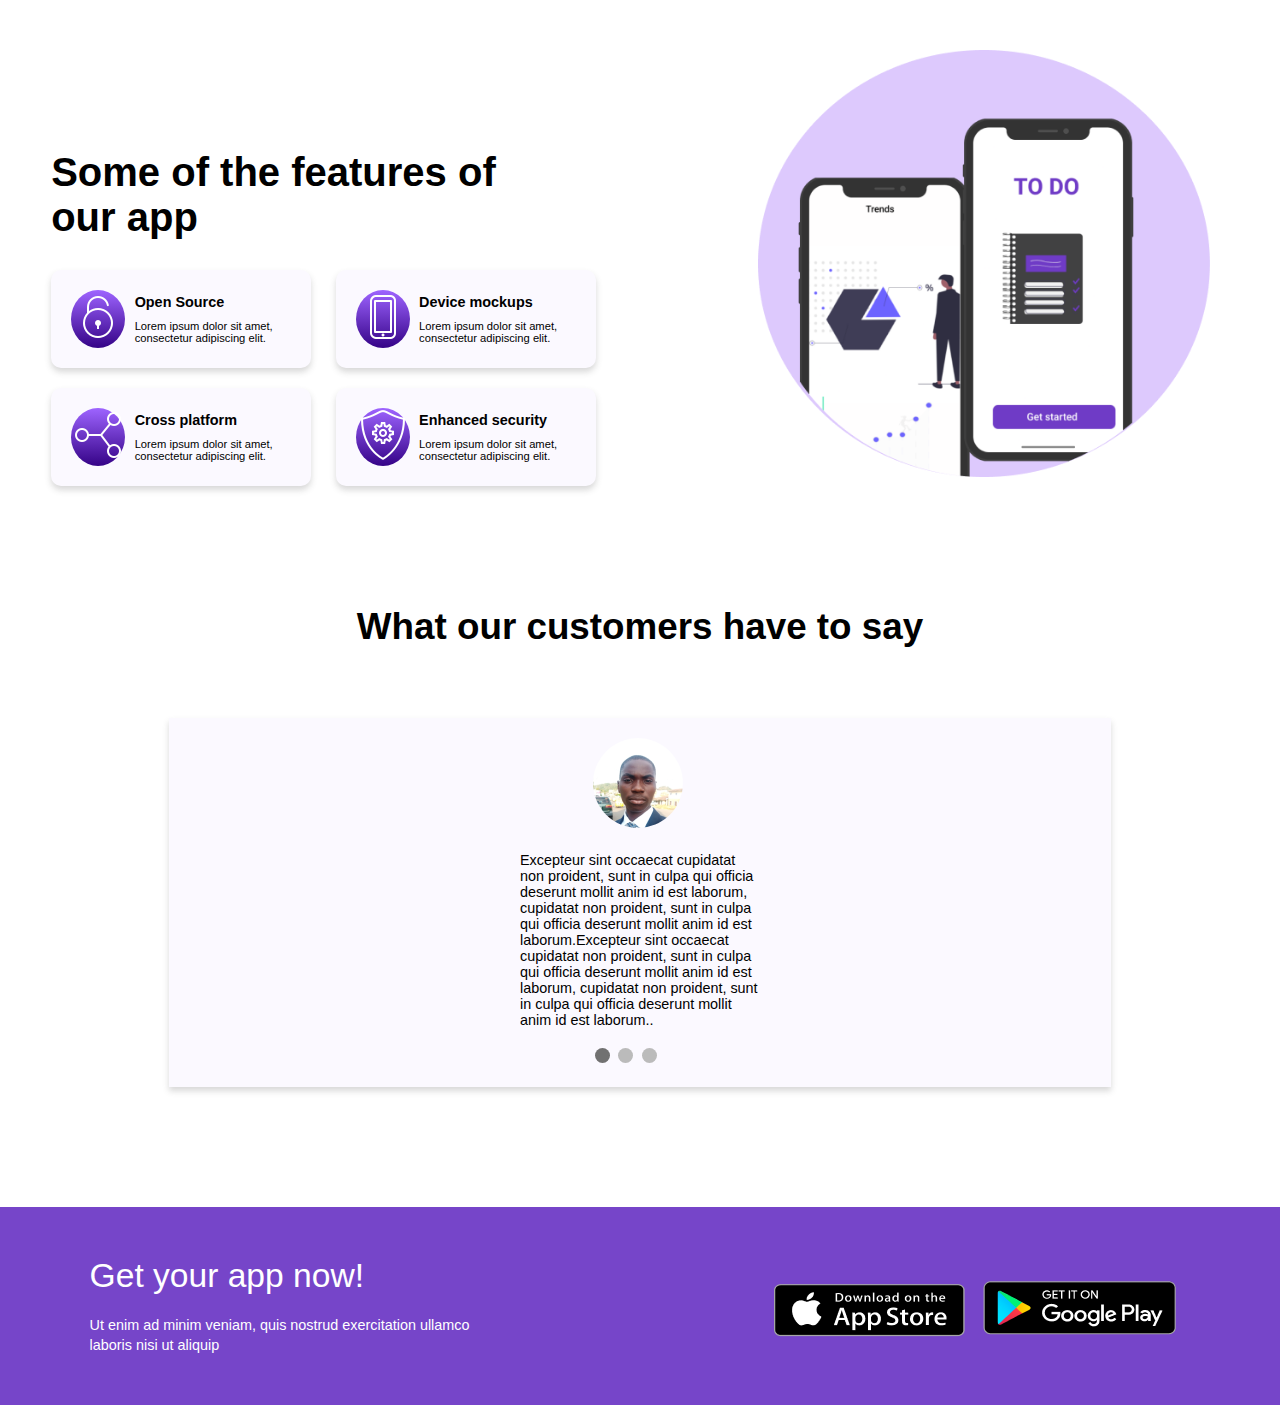
==== features.html @ 7717d768 "Add files via upload" ====
<!DOCTYPE html>
<html lang="en">
<head>
  <meta charset="UTF-8">
  <meta name="viewport" content="width=device-width, initial-scale=1.0"> <!-- displays site properly based on user's device -->
  <link rel="stylesheet" href="css/styles.css" type="text/css"/>
  <title>Zuri App | Features</title>

</head>
<body>
	<!--Feature Section-->
	<section id="feature">
		<div class="container">
			<div class="section-left">
				<h3>Some of the features of our app</h3>
			</div>
			<div class="section-right">
				<img src="./features_images/modal.png" class="img-resonsive" alt="modal"/>
			</div>
		</div>
		<div class="img-section">
			<div class="item">		
				<div class="icon"><img src="./features_images/icon1.png"/></div>
				<div class="icon-info">
					<h3>Open Source</h3>
					<p>Lorem ipsum dolor sit amet, consectetur adipiscing elit.</p>
				</div>
			</div>
			<div class="item">		
				<div class="icon"><img src="./features_images/icon2.png"/></div>
				<div class="icon-info">
					<h3>Device mockups</h3>
					<p>Lorem ipsum dolor sit amet, consectetur adipiscing elit.</p>
				</div>
			</div>
			<div class="item2">		
				<div class="icon"><img src="./features_images/icon3.png"/></div>
				<div class="icon-info">
					<h3>Cross platform</h3>
					<p>Lorem ipsum dolor sit amet, consectetur adipiscing elit.</p>
				</div>
			</div>
			<div class="item2">		
				<div class="icon"><img src="./features_images/icon4.png"/></div>
				<div class="icon-info">
					<h3>Enhanced security</h3>
					<p>Lorem ipsum dolor sit amet, consectetur adipiscing elit.</p>
				</div>
			</div>
		</div>
	</section>
	
	<!--Testimonial Section-->
	<section id="testimonials">
		<div class="container">
			<h3>What our customers have to say</h3>			
			<div class="slideshow-container">
				<div class="mySlides fade">
				  <div class="section-img"><img src="./features_images/img1.png" class="img-resonsive"/></div>
				  <div class="text">Excepteur sint occaecat cupidatat non proident, sunt in culpa qui officia 
				  deserunt mollit anim id est laborum, cupidatat non proident, sunt in culpa qui officia deserunt
				  mollit anim id est laborum.Excepteur sint occaecat cupidatat non proident, sunt in culpa qui
				  officia deserunt mollit anim id est laborum, cupidatat non proident, sunt in culpa qui officia
				  deserunt mollit anim id est laborum..</div>
				  
				  <div class="status-bar">
					<p class="active-bar bar"></p>
					<p class="bar"></p>
					<p class="bar"></p>
				  </div>
				</div>

				<div class="mySlides fade">
				  <div class="section-img"><img src="./features_images/img2.png" class="img-resonsive"/></div>
				  <div class="text">Excepteur sint occaecat cupidatat non proident, sunt in culpa qui officia
				  deserunt mollit anim id est laborum, cupidatat non proident, sunt in culpa qui officia deserunt 
				  mollit anim id est laborum.Excepteur sint occaecat cupidatat non proident, sunt in culpa qui 
				  officia deserunt mollit anim id est laborum, cupidatat non proident, sunt in culpa qui officia
				  deserunt mollit anim id est laborum..</div>
				  <div class="status-bar">
					<p class="bar"></p>
					<p class="active-bar bar"></p>
					<p class="bar"></p>
				  </div>
				</div>

				<div class="mySlides fade">
				  <div class="section-img"><img src="./features_images/img3.png" class="img-resonsive"/></div>
				  <div class="text">Excepteur sint occaecat cupidatat non proident, sunt in culpa qui officia
				  deserunt mollit anim id est laborum, cupidatat non proident, sunt in culpa qui officia deserunt 
				  mollit anim id est laborum.Excepteur sint occaecat cupidatat non proident, sunt in culpa qui 
				  officia deserunt mollit anim id est laborum, cupidatat non proident, sunt in culpa qui officia
				  deserunt mollit anim id est laborum..</div>
				  
				  <div class="status-bar">
					<span class="bar"></span>
					<span class="bar"></span>
					<span class="active-bar bar"></span>
				  </div>
				</div>
				
				<div style="text-align:center">
				  <span class="dot"></span> 
				  <span class="dot"></span> 
				  <span class="dot"></span> 
				</div>
			</div>
		</div>
	</section>	
	
	<section id="action">
		<div class="container">
			<div class="call">
				<h3>Get your app now!</h3>
				<p>Ut enim ad minim veniam, quis nostrud exercitation ullamco laboris nisi ut aliquip</p>
			</div>
			<div class="playstore">
				<img src="features_images/apple.png" alt="apple playstore" class="img-responsive" />
				<img src="features_images/google.png" alt="google playstore" class="img-responsive1" />
			</div>
		</div>
	</section>
	
	<script src="scripts/script.js"></script>
</body>
</html>
---- css/styles.css ----
*{
	box-sizing: border-box;/*To ensure contents fits into the page perfectly*/
	margin: 0;
	padding: 0;
}

/*General styling of the html body */
body{	
	overflow: auto;
	font-family: sans-serif;
}

/*Feature Styling*/
#feature{
	margin: 50px 4%;
}

#feature .container .section-left{
	display: inline-block;
	margin-top: 100px;
	margin-bottom: 30px;
	width: 38%;
}

#feature .container .section-left h3{
	font-size: 2.5em;
}

#feature .container .section-right{
	display: inline-block;
	width: 40%;	
	float: right;
}

#feature .container .section-right img{
	width: 96%;
	margin: auto;
}

#feature .img-section .item,
#feature .img-section .item2{
	width: 260px;
	background-color:#FBF9FF;
	box-shadow: 0px 4px 6px rgba(73, 73, 73, 0.21);
	border-radius: 10px;
	display: inline-block;
	margin-right: 20px;
	margin-bottom: 20px;
	padding: 20px;
}

#feature .img-section .item .icon,
#feature .img-section .item2 .icon{
	background: linear-gradient(180deg, #9e64ff 0%, #350387 100%);
	border-radius: 50%;
	display: inline-block;
	padding: 2px;
	width: 54px;
}

#feature .img-section .item .icon-info,
#feature .img-section .item2 .icon-info{
	display: inline-block;
	margin-left: 5px;
	width: 140px;
}

#feature .img-section .item .icon-info h3,
#feature .img-section .item2 .icon-info h3{
	font-size: 0.9em;
	margin-bottom: 10px;
}

#feature .img-section .item .icon-info p,
#feature .img-section .item2 .icon-info p{
	font-size: 0.7em;
}

/*Testimonial Header Styling*/
#testimonials .container{
	margin: 0 4%;
	padding: 50px 0;
}

#testimonials .container h3{
	text-align: center;
	font-size: 2.3em;
}

/* Slideshow container */
#testimonials .slideshow-container {
  max-width: 80%;
  position: relative;
  margin: 70px auto;
  background-color:#FBF9FF;
  box-shadow: 0px 4px 6px rgba(73, 73, 73, 0.21);
}

#testimonials .slideshow-container .section-img{
	margin: 20px 45%;
}

#testimonials .slideshow-container .section-img img{	
	border-radius: 50%;
	margin-top: 20px;
}

#testimonials .slideshow-container .text {
	font-size: 0.9em;
	width: 240px;
	margin: auto;
}

#testimonials .slideshow-container .status-bar {
	margin: auto 45%;
}

#testimonials .slideshow-container .status-bar  .bar{
	height: 15px;
	width: 15px;
	margin: 20px 2px;
	background-color: #bbb;
	border-radius:50% ;
	display: inline-block;
}

#testimonials .slideshow-container .status-bar  .active-bar{
	background-color: #717171;
}

#testimonials .dot {	
  height: 15px;
  width: 15px;
  margin: 20px 2px;
  background-color: #bbb;
  border-radius: 50%;
  display: none;
  transition: background-color 0.6s ease-out;
}

.active {
  background-color: #717171;
}

/* Fading animation */
.fade {
	  -webkit-animation-name: fade;
	  -webkit-animation-duration: 1.5s;
	  animation-name: fade;
	  animation-duration: 2.5s;
	  animation-direction: normal;
}

@-webkit-keyframes fade {
	  from {opacity: .4} 
	  to {opacity: 1}
}

@keyframes fade {
	  from {opacity: .4} 
	  to {opacity: 1}
}


/*Action Section*/
#action .container{
	width: 100%;
	padding: 50px 7%;
	background: rgba(111, 59, 198, 0.95);
}

#action .container .call{
	display: inline-block;	
}

#action .container .call h3{
	font-size: 2.1em;
	color: #fff;
	font-weight: 400;
	margin-bottom: 20px;
}

#action .container .call p{
	font-size: 0.9em;
	color: #fff;
	width: 80%;
	line-height: 20px;
}

#action .container .playstore{
	display: inline-block;
	float: right;
}

#action .container .playstore .img-responsive1{
	position: relative;
	top:11px;	
}

/*Responsive Design for Mobile*/
@media only screen and (min-width: 701px) and (max-width: 940px){
	#feature .img-section .item,
	#feature .img-section .item2{		
		display: block;
		margin:10px auto;
	}
	
	#testimonials .slideshow-container .status-bar {
		margin: auto 40%;
	}
	
	#action .container{
		padding: 50px 3%;
	}
	
	#action .container .call{
		display: inline-block;
		width: 60%;
	}
	#action .container .call p{
		width: 80%;
		line-height: 20px;
	}
	#action .container .playstore{
		width: 40%;
	}
	
	#action .container .playstore .img-responsive1{
		left: -12px;
	}
}

/*Responsive Design for Mobile*/
@media only screen and (min-width: 200px) and (max-width: 700px){ 
	#feature .container .section-left{
		display: block;
		margin: 20px auto;		
		width:100%;
	}

	#feature .container .section-left h3{
		text-align: center;
	}

	#feature .container .section-right{
		display: block;
		width: 90%;
		margin: 50px auto;	
		float: none;		
	}

	#feature .container .section-right img{
		width: 100%;
		margin: auto;
	}
	
	#feature .img-section .item,
	#feature .img-section .item2{	
		display: block;
		margin:10px auto;
	}

	#testimonials .slideshow-container .section-img{
		margin: 20px 35%;
	}
	
	#testimonials .slideshow-container .status-bar {
		margin: auto 35%;
	}
	
	#action .container .call{
		display: block;	
	}
	
	#action .container .call h3,
	#action .container .call p{
		width: 100%;
		text-align: center;
	}
	
	#action .container .playstore{
		display: block;
		float: none;
		margin: 20px auto;
		width: 50%;
	}
	
	#action .container .playstore .img-responsive1{
		top:0px;
		left:-12px;
	}
}

/*Responsive Design for Tabloid and Big Screens*/
@media only screen and (min-width: 941px) and (max-width: 1090px){
	#action .container .call{
		display: inline-block;
		width: 50%;
	}
	#action .container .call p{
		width: 80%;
		line-height: 20px;
	}
	#action .container .playstore{
		width: 50%;
	}
}
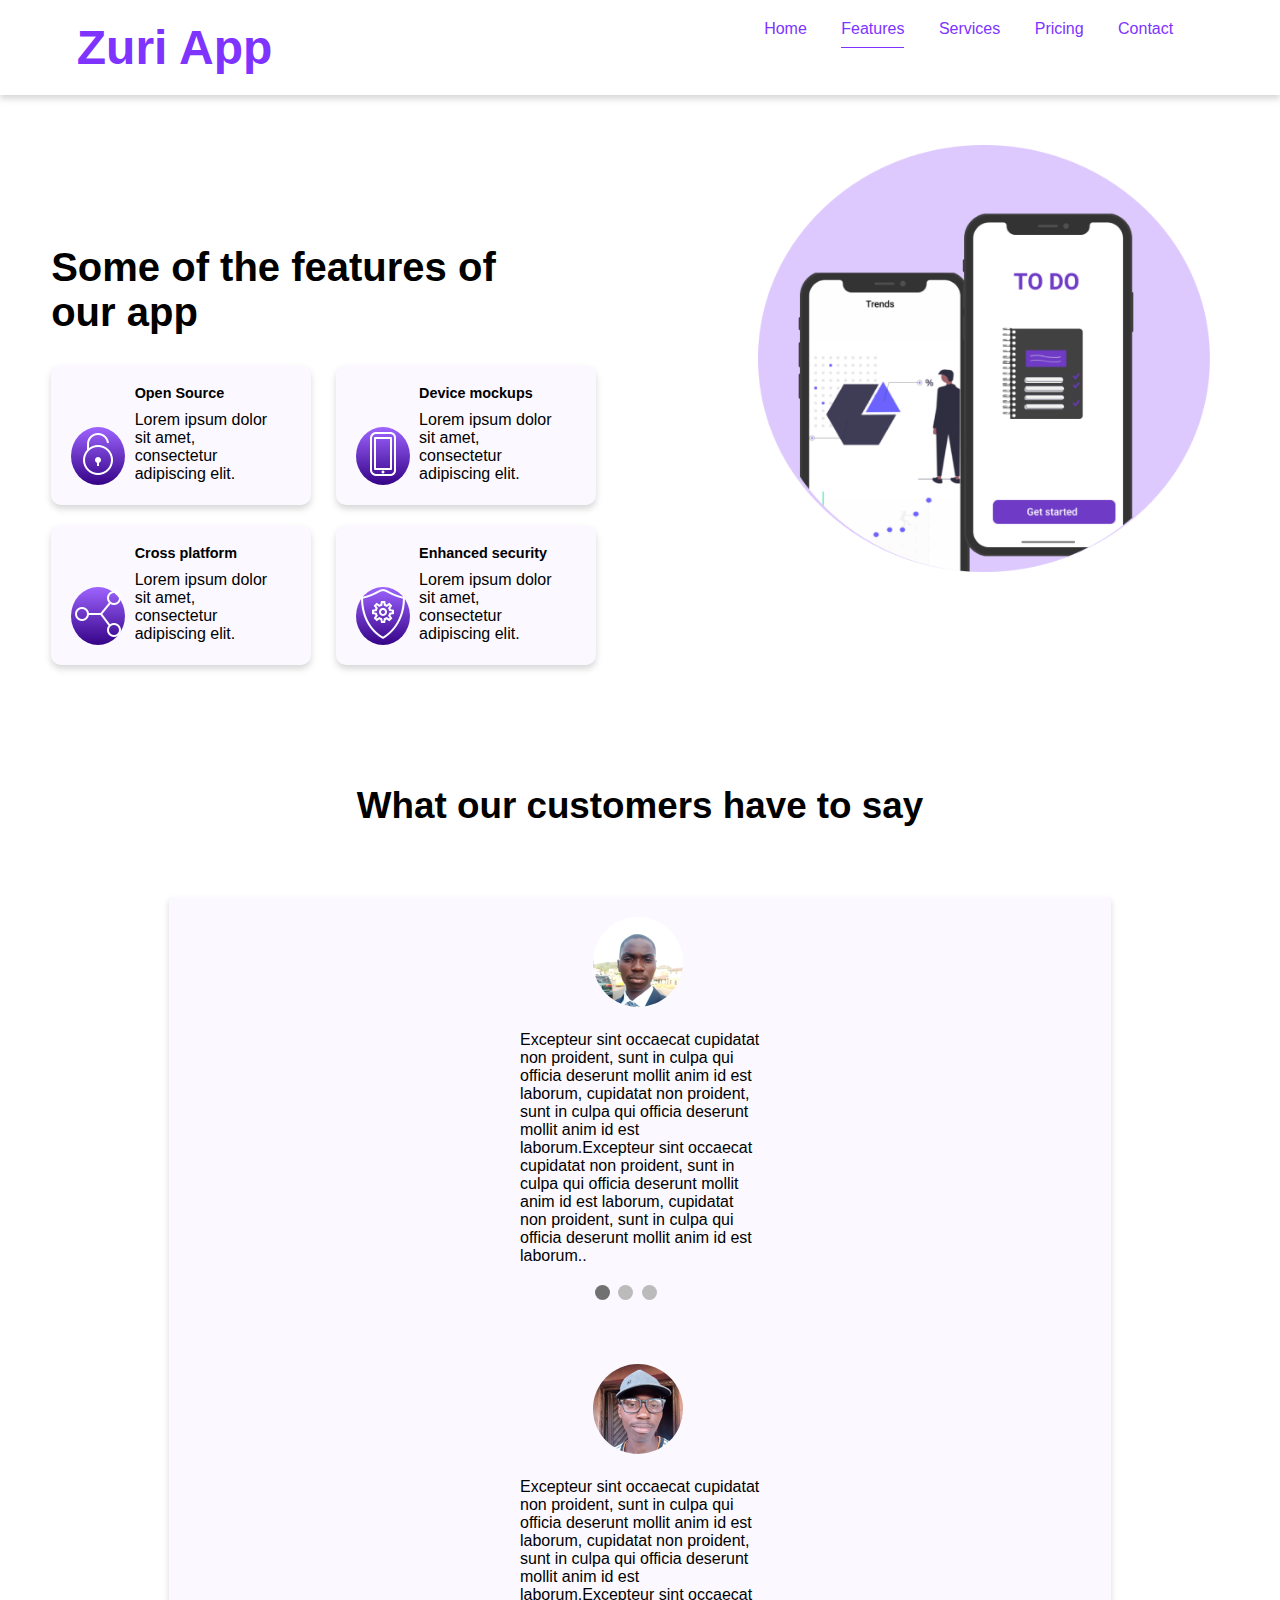
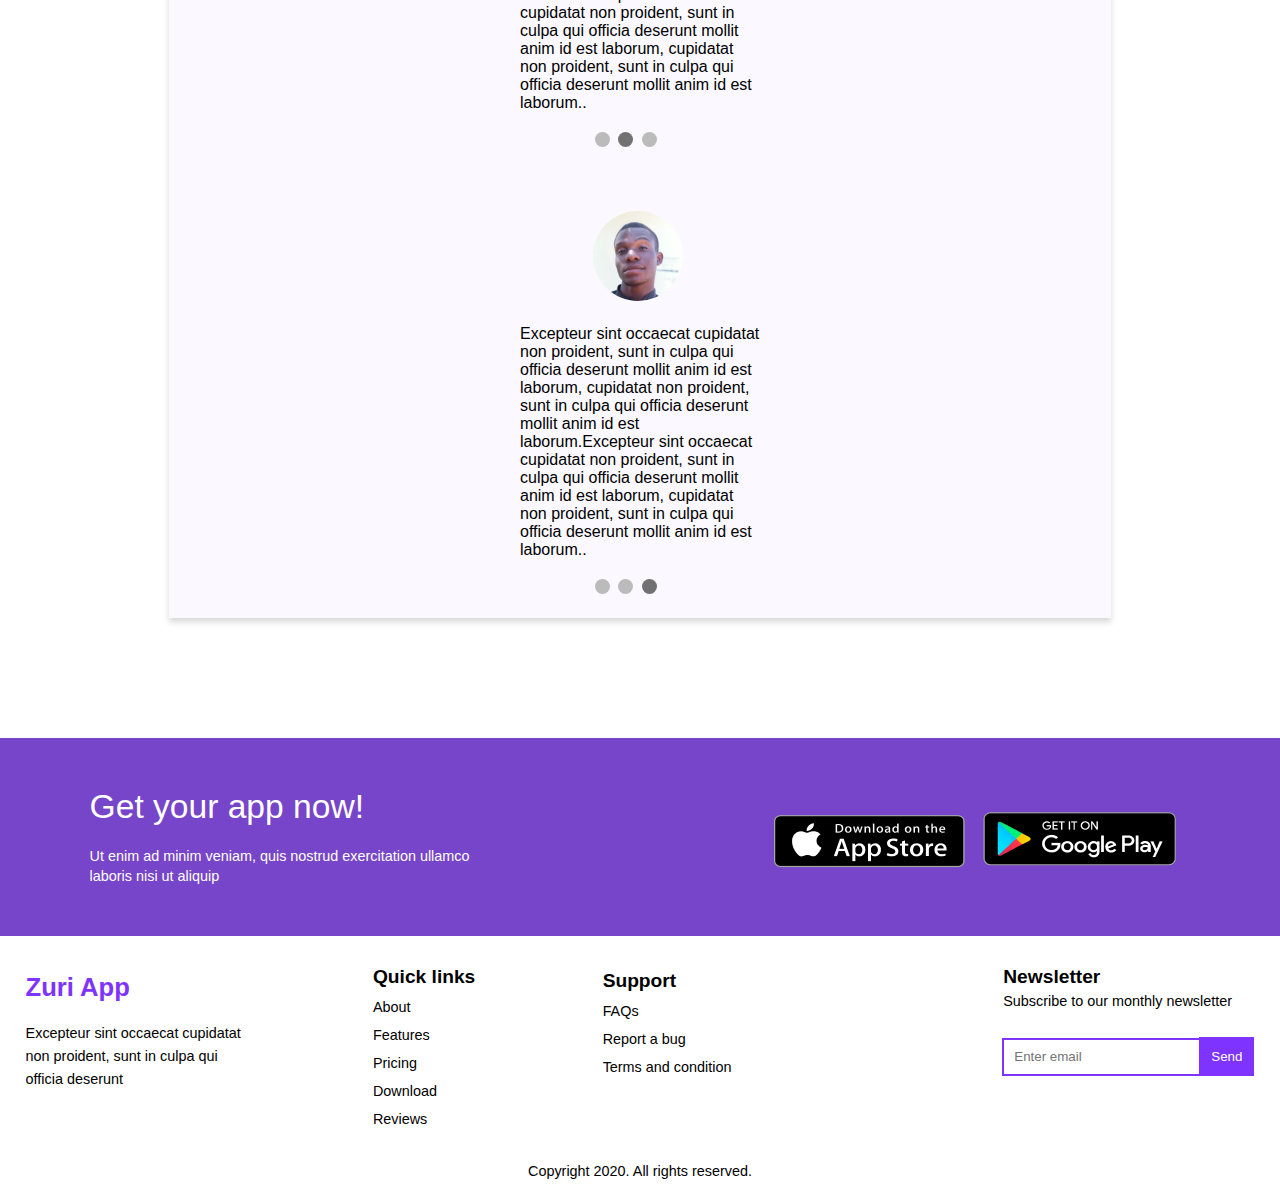
==== commit 63b1b8b3: "Addition of the service page" ====
--- a/features.html
+++ b/features.html
@@ -1,126 +1,186 @@
-<!DOCTYPE html>
-<html lang="en">
-<head>
-  <meta charset="UTF-8">
-  <meta name="viewport" content="width=device-width, initial-scale=1.0"> <!-- displays site properly based on user's device -->
-  <link rel="stylesheet" href="css/styles.css" type="text/css"/>
-  <title>Zuri App | Features</title>
-
-</head>
-<body>
-	<!--Feature Section-->
-	<section id="feature">
-		<div class="container">
-			<div class="section-left">
-				<h3>Some of the features of our app</h3>
-			</div>
-			<div class="section-right">
-				<img src="./features_images/modal.png" class="img-resonsive" alt="modal"/>
-			</div>
-		</div>
-		<div class="img-section">
-			<div class="item">		
-				<div class="icon"><img src="./features_images/icon1.png"/></div>
-				<div class="icon-info">
-					<h3>Open Source</h3>
-					<p>Lorem ipsum dolor sit amet, consectetur adipiscing elit.</p>
-				</div>
-			</div>
-			<div class="item">		
-				<div class="icon"><img src="./features_images/icon2.png"/></div>
-				<div class="icon-info">
-					<h3>Device mockups</h3>
-					<p>Lorem ipsum dolor sit amet, consectetur adipiscing elit.</p>
-				</div>
-			</div>
-			<div class="item2">		
-				<div class="icon"><img src="./features_images/icon3.png"/></div>
-				<div class="icon-info">
-					<h3>Cross platform</h3>
-					<p>Lorem ipsum dolor sit amet, consectetur adipiscing elit.</p>
-				</div>
-			</div>
-			<div class="item2">		
-				<div class="icon"><img src="./features_images/icon4.png"/></div>
-				<div class="icon-info">
-					<h3>Enhanced security</h3>
-					<p>Lorem ipsum dolor sit amet, consectetur adipiscing elit.</p>
-				</div>
-			</div>
-		</div>
-	</section>
-	
-	<!--Testimonial Section-->
-	<section id="testimonials">
-		<div class="container">
-			<h3>What our customers have to say</h3>			
-			<div class="slideshow-container">
-				<div class="mySlides fade">
-				  <div class="section-img"><img src="./features_images/img1.png" class="img-resonsive"/></div>
-				  <div class="text">Excepteur sint occaecat cupidatat non proident, sunt in culpa qui officia 
-				  deserunt mollit anim id est laborum, cupidatat non proident, sunt in culpa qui officia deserunt
-				  mollit anim id est laborum.Excepteur sint occaecat cupidatat non proident, sunt in culpa qui
-				  officia deserunt mollit anim id est laborum, cupidatat non proident, sunt in culpa qui officia
-				  deserunt mollit anim id est laborum..</div>
-				  
-				  <div class="status-bar">
-					<p class="active-bar bar"></p>
-					<p class="bar"></p>
-					<p class="bar"></p>
-				  </div>
-				</div>
-
-				<div class="mySlides fade">
-				  <div class="section-img"><img src="./features_images/img2.png" class="img-resonsive"/></div>
-				  <div class="text">Excepteur sint occaecat cupidatat non proident, sunt in culpa qui officia
-				  deserunt mollit anim id est laborum, cupidatat non proident, sunt in culpa qui officia deserunt 
-				  mollit anim id est laborum.Excepteur sint occaecat cupidatat non proident, sunt in culpa qui 
-				  officia deserunt mollit anim id est laborum, cupidatat non proident, sunt in culpa qui officia
-				  deserunt mollit anim id est laborum..</div>
-				  <div class="status-bar">
-					<p class="bar"></p>
-					<p class="active-bar bar"></p>
-					<p class="bar"></p>
-				  </div>
-				</div>
-
-				<div class="mySlides fade">
-				  <div class="section-img"><img src="./features_images/img3.png" class="img-resonsive"/></div>
-				  <div class="text">Excepteur sint occaecat cupidatat non proident, sunt in culpa qui officia
-				  deserunt mollit anim id est laborum, cupidatat non proident, sunt in culpa qui officia deserunt 
-				  mollit anim id est laborum.Excepteur sint occaecat cupidatat non proident, sunt in culpa qui 
-				  officia deserunt mollit anim id est laborum, cupidatat non proident, sunt in culpa qui officia
-				  deserunt mollit anim id est laborum..</div>
-				  
-				  <div class="status-bar">
-					<span class="bar"></span>
-					<span class="bar"></span>
-					<span class="active-bar bar"></span>
-				  </div>
-				</div>
-				
-				<div style="text-align:center">
-				  <span class="dot"></span> 
-				  <span class="dot"></span> 
-				  <span class="dot"></span> 
-				</div>
-			</div>
-		</div>
-	</section>	
-	
-	<section id="action">
-		<div class="container">
-			<div class="call">
-				<h3>Get your app now!</h3>
-				<p>Ut enim ad minim veniam, quis nostrud exercitation ullamco laboris nisi ut aliquip</p>
-			</div>
-			<div class="playstore">
-				<img src="features_images/apple.png" alt="apple playstore" class="img-responsive" />
-				<img src="features_images/google.png" alt="google playstore" class="img-responsive1" />
-			</div>
-		</div>
-	</section>
-	
-	<script src="scripts/script.js"></script>
-</body>
-</html>+<!DOCTYPE html>
+<html lang="en">
+<head>
+  <meta charset="UTF-8">
+  <meta name="viewport" content="width=device-width, initial-scale=1.0"> <!-- displays site properly based on user's device -->
+  <link rel="stylesheet" href="styles/features.css" type="text/css"/>
+  <title>Zuri App | Features</title>
+
+</head>
+<body>
+	<header>
+		<div class="container">
+			<div class="logo">
+				<p>Zuri App</p>
+			</div>
+			<ul class="nav-links navbar">
+				<li><a href="LandingPage.html">Home</a></li>
+				<li class="activepage"><a href="#features">Features</a></li>
+				<li><a href="#services">Services</a></li>
+				<li><a href="#pricing">Pricing</a></li>
+				<li><a href="contact.html">Contact</a></li>
+			</ul>
+			
+			<div class="hamburger">
+				<img src="./features_images/hamburger.svg" alt="hambuger" class="img-responsive" onclick="openNav()"/>
+			</div>
+			
+			<ul id="navlink" class="nav">
+				<a href="javascript:void(0)" id="closebtn" onclick="closeNav()">&times;</a>
+				<li><a href="LandingPage.html">Home</a></li>
+				<li class="activepage"><a href="#">Features</a></li>
+				<li><a href="service.html">Services</a></li>
+				<li><a href="#pricing">Pricing</a></li>
+				<li><a href="contact.html">Contact</a></li>
+			</ul>
+		</div>
+	</header>
+	<!--Feature Section-->
+	<section id="feature">
+		<div class="container">
+			<div class="section-left">
+				<h3>Some of the features of our app</h3>
+			</div>
+			<div class="section-right">
+				<img src="./features_images/modal.png" class="img-resonsive" alt="modal"/>
+			</div>
+		</div>
+		<div class="img-section">
+			<div class="item">		
+				<div class="icon"><img src="./features_images/icon1.png"/></div>
+				<div class="icon-info">
+					<h3>Open Source</h3>
+					<p>Lorem ipsum dolor sit amet, consectetur adipiscing elit.</p>
+				</div>
+			</div>
+			<div class="item">		
+				<div class="icon"><img src="./features_images/icon2.png"/></div>
+				<div class="icon-info">
+					<h3>Device mockups</h3>
+					<p>Lorem ipsum dolor sit amet, consectetur adipiscing elit.</p>
+				</div>
+			</div>
+			<div class="item2">		
+				<div class="icon"><img src="./features_images/icon3.png"/></div>
+				<div class="icon-info">
+					<h3>Cross platform</h3>
+					<p>Lorem ipsum dolor sit amet, consectetur adipiscing elit.</p>
+				</div>
+			</div>
+			<div class="item2">		
+				<div class="icon"><img src="./features_images/icon4.png"/></div>
+				<div class="icon-info">
+					<h3>Enhanced security</h3>
+					<p>Lorem ipsum dolor sit amet, consectetur adipiscing elit.</p>
+				</div>
+			</div>
+		</div>
+	</section>
+	
+	<!--Testimonial Section-->
+	<section id="testimonials">
+		<div class="container">
+			<h3>What our customers have to say</h3>			
+			<div class="slideshow-container">
+				<div class="mySlides fade textAnim">
+				  <div class="section-img"><img src="./features_images/img1.png" class="img-resonsive"/></div>
+				  <div class="text">Excepteur sint occaecat cupidatat non proident, sunt in culpa qui officia 
+				  deserunt mollit anim id est laborum, cupidatat non proident, sunt in culpa qui officia deserunt
+				  mollit anim id est laborum.Excepteur sint occaecat cupidatat non proident, sunt in culpa qui
+				  officia deserunt mollit anim id est laborum, cupidatat non proident, sunt in culpa qui officia
+				  deserunt mollit anim id est laborum..</div>
+				  
+				  <div class="status-bar">
+					<p class="active-bar bar"></p>
+					<p class="bar"></p>
+					<p class="bar"></p>
+				  </div>
+				</div>
+
+				<div class="mySlides fade textAnim">
+				  <div class="section-img"><img src="./features_images/img2.png" class="img-resonsive"/></div>
+				  <div class="text">Excepteur sint occaecat cupidatat non proident, sunt in culpa qui officia
+				  deserunt mollit anim id est laborum, cupidatat non proident, sunt in culpa qui officia deserunt 
+				  mollit anim id est laborum.Excepteur sint occaecat cupidatat non proident, sunt in culpa qui 
+				  officia deserunt mollit anim id est laborum, cupidatat non proident, sunt in culpa qui officia
+				  deserunt mollit anim id est laborum..</div>
+				  <div class="status-bar">
+					<p class="bar"></p>
+					<p class="active-bar bar"></p>
+					<p class="bar"></p>
+				  </div>
+				</div>
+
+				<div class="mySlides fade textAnim">
+				  <div class="section-img"><img src="./features_images/img3.png" class="img-resonsive"/></div>
+				  <div class="text">Excepteur sint occaecat cupidatat non proident, sunt in culpa qui officia
+				  deserunt mollit anim id est laborum, cupidatat non proident, sunt in culpa qui officia deserunt 
+				  mollit anim id est laborum.Excepteur sint occaecat cupidatat non proident, sunt in culpa qui 
+				  officia deserunt mollit anim id est laborum, cupidatat non proident, sunt in culpa qui officia
+				  deserunt mollit anim id est laborum..</div>
+				  
+				  <div class="status-bar">
+					<span class="bar"></span>
+					<span class="bar"></span>
+					<span class="active-bar bar"></span>
+				  </div>
+				</div>
+				
+				<div style="text-align:center">
+				  <span class="dot"></span> 
+				  <span class="dot"></span> 
+				  <span class="dot"></span> 
+				</div>
+			</div>
+		</div>
+	</section>	
+	
+	<section id="action">
+		<div class="container">
+			<div class="call">
+				<h3>Get your app now!</h3>
+				<p>Ut enim ad minim veniam, quis nostrud exercitation ullamco laboris nisi ut aliquip</p>
+			</div>
+			<div class="playstore">
+				<img src="features_images/apple.png" alt="apple playstore" class="img-responsive" />
+				<img src="features_images/google.png" alt="google playstore" class="img-responsive1" />
+			</div>
+		</div>
+	</section>
+	
+	<footer>
+		<div class="container">
+			<div class="section-left">
+				<h3>Zuri App</h3>				
+				<p>Excepteur sint occaecat cupidatat non proident, sunt in culpa qui officia deserunt </p>
+			</div>
+			<div class="section-center">
+				<h3>Quick links</h3>
+				<ul class="links">
+					<li><a href="#">About</a></li>
+					<li><a href="#">Features</a></li>
+					<li><a href="#">Pricing</a></li>
+					<li><a href="#">Download</a></li>
+					<li><a href="#">Reviews</a></li>
+				</ul>
+			</div>
+			<div class="section-center2">
+				<h3>Support</h3>
+				<ul class="links">
+					<li><a href="#">FAQs</a></li>
+					<li><a href="#">Report a bug</a></li>
+					<li><a href="#">Terms and condition</a></li>					
+				</ul>
+			</div>
+			<div class="section-right">
+				<h3>Newsletter</h3>
+				<p>Subscribe to our monthly newsletter</p>
+				<div class="inputarea"><input type="text" placeholder="Enter email"/><button id="sumBtn">Send</button></div>
+			</div>
+			
+			<div class="copyright"><p>Copyright 2020. All rights reserved.</p></div>
+		</div>
+	</footer>
+	<script src="scripts/script.js"></script>
+</body>
+</html>
--- a/styles/features.css
+++ b/styles/features.css
@@ -0,0 +1,619 @@
+*{
+	box-sizing: border-box;/*To ensure contents fits into the page perfectly*/
+	margin: 0;
+	padding: 0;
+}
+
+/*General styling of the html body */
+body{	
+	overflow: auto;
+	font-family: sans-serif;
+}
+
+/*Header Section Styling*/
+header .container{
+	padding:20px 6% ;
+	box-shadow: 0px 4px 6px rgba(73, 73, 73, 0.21);
+}
+
+header .container .logo{
+	display: inline-block;
+}
+
+header .container .logo p{
+	font-size: 3em;
+	color: #7e33ff;
+	font-weight: 700;
+}
+
+header .container .navbar{
+	display: inline-block;
+	float: right;
+}
+
+header .container .nav{
+	display: none;
+}
+
+header .container .navbar li {
+	display: inline-block;	
+}
+
+header .container .navbar li a{
+	text-decoration: none;
+	color: #7e33ff;
+	margin-right: 30px;
+	padding: 10px 0;
+}
+
+header .container .navbar .activepage a{
+	border-bottom: 1px solid #7e33ff;
+}
+
+header .container .navbar li a:hover{
+	color: #4100b3;
+}
+
+header .container .hamburger{
+	display: none;
+}
+
+/*Feature Styling*/
+#feature{
+	margin: 50px 4%;
+}
+
+#feature .container .section-left{
+	display: inline-block;
+	margin-top: 100px;
+	margin-bottom: 30px;
+	width: 38%;
+}
+
+#feature .container .section-left h3{
+	font-size: 2.5em;
+}
+
+#feature .container .section-right{
+	display: inline-block;
+	width: 40%;	
+	float: right;
+}
+
+#feature .container .section-right img{
+	width: 96%;
+	margin: auto;
+}
+
+#feature .img-section .item,
+#feature .img-section .item2{
+	width: 260px;
+	background-color:#FBF9FF;
+	box-shadow: 0px 4px 6px rgba(73, 73, 73, 0.21);
+	border-radius: 10px;
+	display: inline-block;
+	margin-right: 20px;
+	margin-bottom: 20px;
+	padding: 20px;
+}
+
+#feature .img-section .item .icon,
+#feature .img-section .item2 .icon{
+	background: linear-gradient(180deg, #9e64ff 0%, #350387 100%);
+	border-radius: 50%;
+	display: inline-block;
+	padding: 2px;
+	width: 54px;
+}
+
+#feature .img-section .item .icon-info,
+#feature .img-section .item2 .icon-info{
+	display: inline-block;
+	margin-left: 5px;
+	width: 140px;
+}
+
+#feature .img-section .item .icon-info h3,
+#feature .img-section .item2 .icon-info h3{
+	font-size: 0.9em;
+	margin-bottom: 10px;
+}
+
+#feature .img-section .item .icon-info p,
+#feature .img-section .item2 .icon-info p{
+	font-size: 1em;
+}
+
+/*Testimonial Header Styling*/
+#testimonials .container{
+	margin: 0 4%;
+	padding: 50px 0;
+}
+
+#testimonials .container h3{
+	text-align: center;
+	font-size: 2.3em;
+}
+
+/* Slideshow container */
+#testimonials .slideshow-container {
+  max-width: 80%;
+  position: relative;
+  margin: 70px auto;
+  background-color:#FBF9FF;
+  box-shadow: 0px 4px 6px rgba(73, 73, 73, 0.21);
+}
+
+#testimonials .slideshow-container .section-img{
+	margin: 20px 45%;
+}
+
+#testimonials .slideshow-container .section-img img{	
+	border-radius: 50%;
+	margin-top: 20px;
+	animation: movingTopToBottom 3s linear;*/
+}
+
+#testimonials .slideshow-container .text {
+	font-size: 1em;
+	width: 240px;
+	margin: auto;
+	animation: textAnim 3s steps(40, end);
+}
+
+#testimonials .slideshow-container .status-bar {
+	margin: auto 45%;
+}
+
+#testimonials .slideshow-container .status-bar  .bar{
+	height: 15px;
+	width: 15px;
+	margin: 20px 2px;
+	background-color: #bbb;
+	border-radius:50% ;
+	display: inline-block;
+}
+
+#testimonials .slideshow-container .status-bar  .active-bar{
+	background-color: #717171;
+}
+
+#testimonials .dot {	
+  height: 15px;
+  width: 15px;
+  margin: 20px 2px;
+  background-color: #bbb;
+  border-radius: 50%;
+  display: none;
+  transition: background-color 0.6s ease-out;
+}
+
+.active {
+  background-color: #717171;
+}
+
+/* Fading animation */
+.fade {
+	  -webkit-animation-name: fade;
+	  -webkit-animation-duration: 1.5s;
+	  animation-name: fade;
+	  animation-duration: 2.5s;
+	  animation-direction: normal;
+}
+
+/*Text Animation*/
+.textAnim{
+	-webkit-animation-name: textAnim;
+	-webkit-animation-fill-mode: forwards;
+	-webkit-animation-duration: 3s;
+	 animation-name:textAnim;
+	 animation-duration: 2.5s;
+	 animation-fill-mode: forwards;	
+}
+
+@-webkit-keyframes fade {	
+	  from {opacity: .4} 
+	  to {opacity: 1}
+}
+
+@keyframes fade {
+	  from {opacity: .4} 
+	  to {opacity: 1}
+}
+
+@keyframes textAnim {
+	  0%{
+		  height: 0%;
+	  }
+	  100%{
+		  border: none;
+		  width: 100%;
+		  height: 100%
+	  }
+}
+
+@keyframes movingTopToBottom {
+	  from {
+		  margin-right: -100%;
+		  width:40%;
+	  } 
+	  to {
+		  margin-right: 100%;
+		  width: 100%;
+		}
+}
+
+
+/*Action Section*/
+#action .container{
+	width: 100%;
+	padding: 50px 7%;
+	background: rgba(111, 59, 198, 0.95);
+}
+
+#action .container .call{
+	display: inline-block;	
+}
+
+#action .container .call h3{
+	font-size: 2.1em;
+	color: #fff;
+	font-weight: 400;
+	margin-bottom: 20px;
+}
+
+#action .container .call p{
+	font-size: 0.9em;
+	color: #fff;
+	width: 80%;
+	line-height: 20px;
+}
+
+#action .container .playstore{
+	display: inline-block;
+	float: right;
+}
+
+#action .container .playstore .img-responsive1{
+	position: relative;
+	top:11px;	
+}
+
+footer .container{
+	margin-top: 30px;
+	padding: 0 2%;
+}
+
+footer .container .section-left{
+	display: inline-block;
+	margin-bottom: 20px;
+	position:relative;
+	top: -40px; 
+}
+
+footer .container .section-center{
+	margin-left: 10%;
+	display: inline-block;
+	margin-bottom: 20px;
+}
+
+footer .container .section-center2{
+	margin-left: 10%;
+	display: inline-block;
+	margin-bottom: 20px;
+	position: relative;
+	top: -52px;
+}
+
+footer .container .section-right{
+	display: inline-block;
+	float: right;
+	margin-bottom: 20px;
+}
+
+footer .container .section-left h3{
+	font-size: 1.6em;
+	color: #7e33ff;
+	font-weight: 700;
+	margin-bottom: 20px;
+}
+
+footer .container .section-left p{
+	width: 220px;
+	font-size: 0.9em;
+	line-height: 23px;
+}
+
+footer .container .section-center h3,
+footer .container .section-center2 h3{
+	margin-bottom: 5px;
+	font-size: 1.2em;
+}
+
+footer .container .section-center .links li,
+footer .container .section-center2 .links li{
+	list-style: none;
+	padding: 5px 0;
+}
+
+footer .container .section-center .links li a,
+footer .container .section-center2 .links li a{
+	text-decoration: none;	
+	color: #000;
+	font-size: 0.9em;
+}
+
+footer .container .section-right h3{
+	margin-bottom: 5px;
+	font-size: 1.2em;
+}
+
+footer .container .section-right p{
+	font-size: 0.9em;
+	margin-bottom: 20px;
+}
+
+footer .container .section-right .inputarea input{
+	margin-top: 10px;
+	padding:10px;
+	line-height:14px;
+	border:1px solid #7e33ff;
+	outline:1px solid #7e33ff;
+}
+
+footer .container .section-right .inputarea button{
+	padding: 11px;
+	margin-left:-3px;
+	background-color:#7e33ff;
+	color: #fff;
+	outline:none;
+	border: 1px solid #7e33ff;
+}
+
+footer .container .copyright p{
+	text-align:center;
+	font-size:0.9em;
+	padding: 10px;
+}
+
+/*Responsive Design for Mobile*/
+@media only screen and (min-width: 701px) and (max-width: 940px){
+	#feature .img-section .item,
+	#feature .img-section .item2{		
+		display: block;
+		margin:10px auto;
+	}
+	
+	#testimonials .slideshow-container .status-bar {
+		margin: auto 40%;
+	}
+	
+	#action .container{
+		padding: 50px 3%;
+	}
+	
+	#action .container .call{
+		display: inline-block;
+		width: 60%;
+	}
+	#action .container .call p{
+		width: 80%;
+		line-height: 20px;
+	}
+	#action .container .playstore{
+		width: 40%;
+	}
+	
+	#action .container .playstore .img-responsive1{
+		left: -12px;
+	}
+}
+
+/*Responsive Design for Mobile*/
+@media only screen and (min-width: 200px) and (max-width: 700px){ 
+	#feature .container .section-left{
+		display: block;
+		margin-top: 100px;
+		margin-bottom: 30px;
+		width: 100%;
+	}
+	
+	#feature .container .section-left h3{
+		text-align: center;
+	}
+
+	#feature .container .section-right{
+		display: block;
+		width: 90%;
+		margin: 50px auto;	
+		float: none;		
+	}
+
+	#feature .container .section-right img{
+		width: 100%;
+		margin: auto;
+	}
+	
+	#feature .img-section .item,
+	#feature .img-section .item2{	
+		display: block;
+		margin:10px auto;
+	}
+
+	#testimonials .slideshow-container .section-img{
+		margin: 20px 35%;
+	}
+	
+	#testimonials .slideshow-container .status-bar {
+		margin: auto 35%;
+	}
+	
+	#action .container .call{
+		display: block;	
+	}
+	
+	#action .container .call h3,
+	#action .container .call p{
+		width: 100%;
+		text-align: center;
+	}
+	
+	#action .container .playstore{
+		display: block;
+		float: none;
+		margin: 20px auto;
+		width: 50%;
+	}
+	
+	#action .container .playstore .img-responsive1{
+		top:0px;
+		left:-12px;
+	}
+}
+
+/*Responsive Design for Tabloid and Big Screens*/
+@media only screen and (min-width: 941px) and (max-width: 1090px){
+	#action .container .call{
+		display: inline-block;
+		width: 50%;
+	}
+	#action .container .call p{
+		width: 80%;
+		line-height: 20px;
+	}
+	#action .container .playstore{
+		width: 50%;
+	}
+}
+
+
+/*Header and Footer Responsive Design for Mobile and Tablet*/
+@media only screen and (min-width: 200px) and (max-width: 940px){
+	header .container .hamburger{
+		display: inline-block;
+		float: right;
+	}
+	
+	header .container .hamburger img{
+		padding: 10px;
+		border: 1px solid #000;
+	}
+	
+	header .container .hamburger img:active,
+	header .container .hamburger img:hover{
+		border:1px solid #7e33ff;
+	}
+	
+	header .container .navbar{
+		display: none;
+	}
+	
+	header .container .nav {
+		height: 250px;
+		width: 100%;
+		position: absolute;
+		z-index: 1;
+		top: 60px;
+		left: 0;
+		background-color: #fff;
+		overflow-x: hidden;
+		transition: 0.5s;
+	}
+
+	header .container .nav li a {
+		padding: 8px;
+		text-decoration: none;
+		font-size: 1.2em;
+		color: #7e33ff;
+		display: block;
+		transition: 0.3s;
+		text-align: center;
+	}
+
+	#header .container .nav a:hover {
+		color: #4100b3;
+	}
+
+	#closebtn{
+		position: absolute;
+		top: 0px;
+		right: 75px;
+		font-size: 26px;
+		color: #7e33ff;
+		text-decoration: none;
+	}
+
+	#feature {
+		transition: margin-top .5s;
+	}
+	
+	#navlink{
+		transition: display .8s;
+	}
+	
+	footer .container{
+		padding: 0;
+	}
+
+	footer .container .section-left{
+		display: block;
+		top: 0px; 
+	}
+
+	footer .container .section-center{
+		margin-left: 0;
+		display: block;
+	}
+
+	footer .container .section-center2{
+		margin-left: 0%;
+		display: block;
+		top: 0px;
+	}
+
+	footer .container .section-right{
+		display:block;
+		float: none;
+	}
+
+	footer .container .section-left h3{
+		text-align: center;
+	}
+
+	footer .container .section-left p{
+		width: 100%;
+		font-size: 0.9em;
+		line-height: 23px;
+		text-align:center;
+	}
+
+	footer .container .section-center h3,
+	footer .container .section-center2 h3{
+		text-align:center;
+	}
+
+	footer .container .section-center .links li,
+	footer .container .section-center2 .links li{
+		text-align:center;
+	}
+
+	footer .container .section-center .links li a,
+	footer .container .section-center2 .links li a{
+		text-align: center;
+	}
+
+	footer .container .section-right h3{
+		text-align:center;
+	}
+
+	footer .container .section-right p{
+		text-align:center;
+	}
+
+	footer .container .section-right .inputarea{
+		margin-top: 10px;
+		margin:10px;
+		width:92%;
+		display:block;
+	}	
+}
